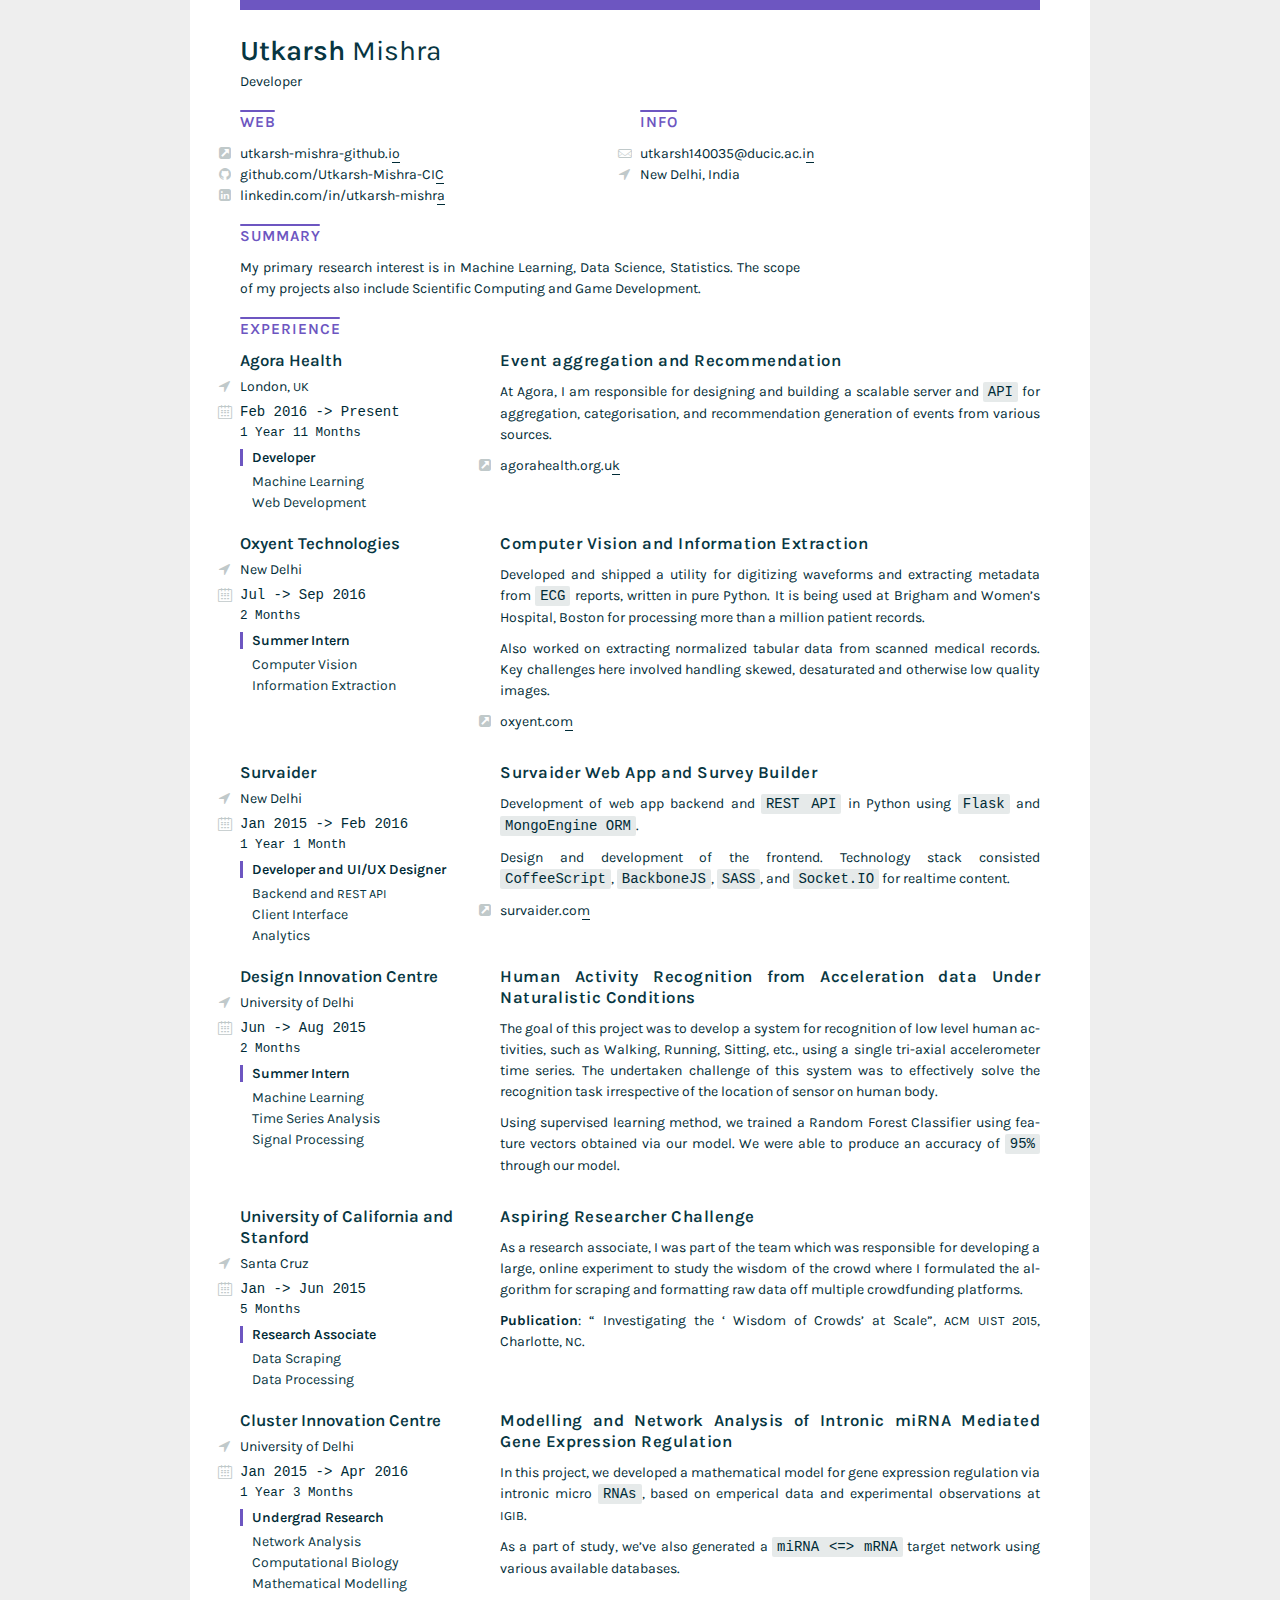
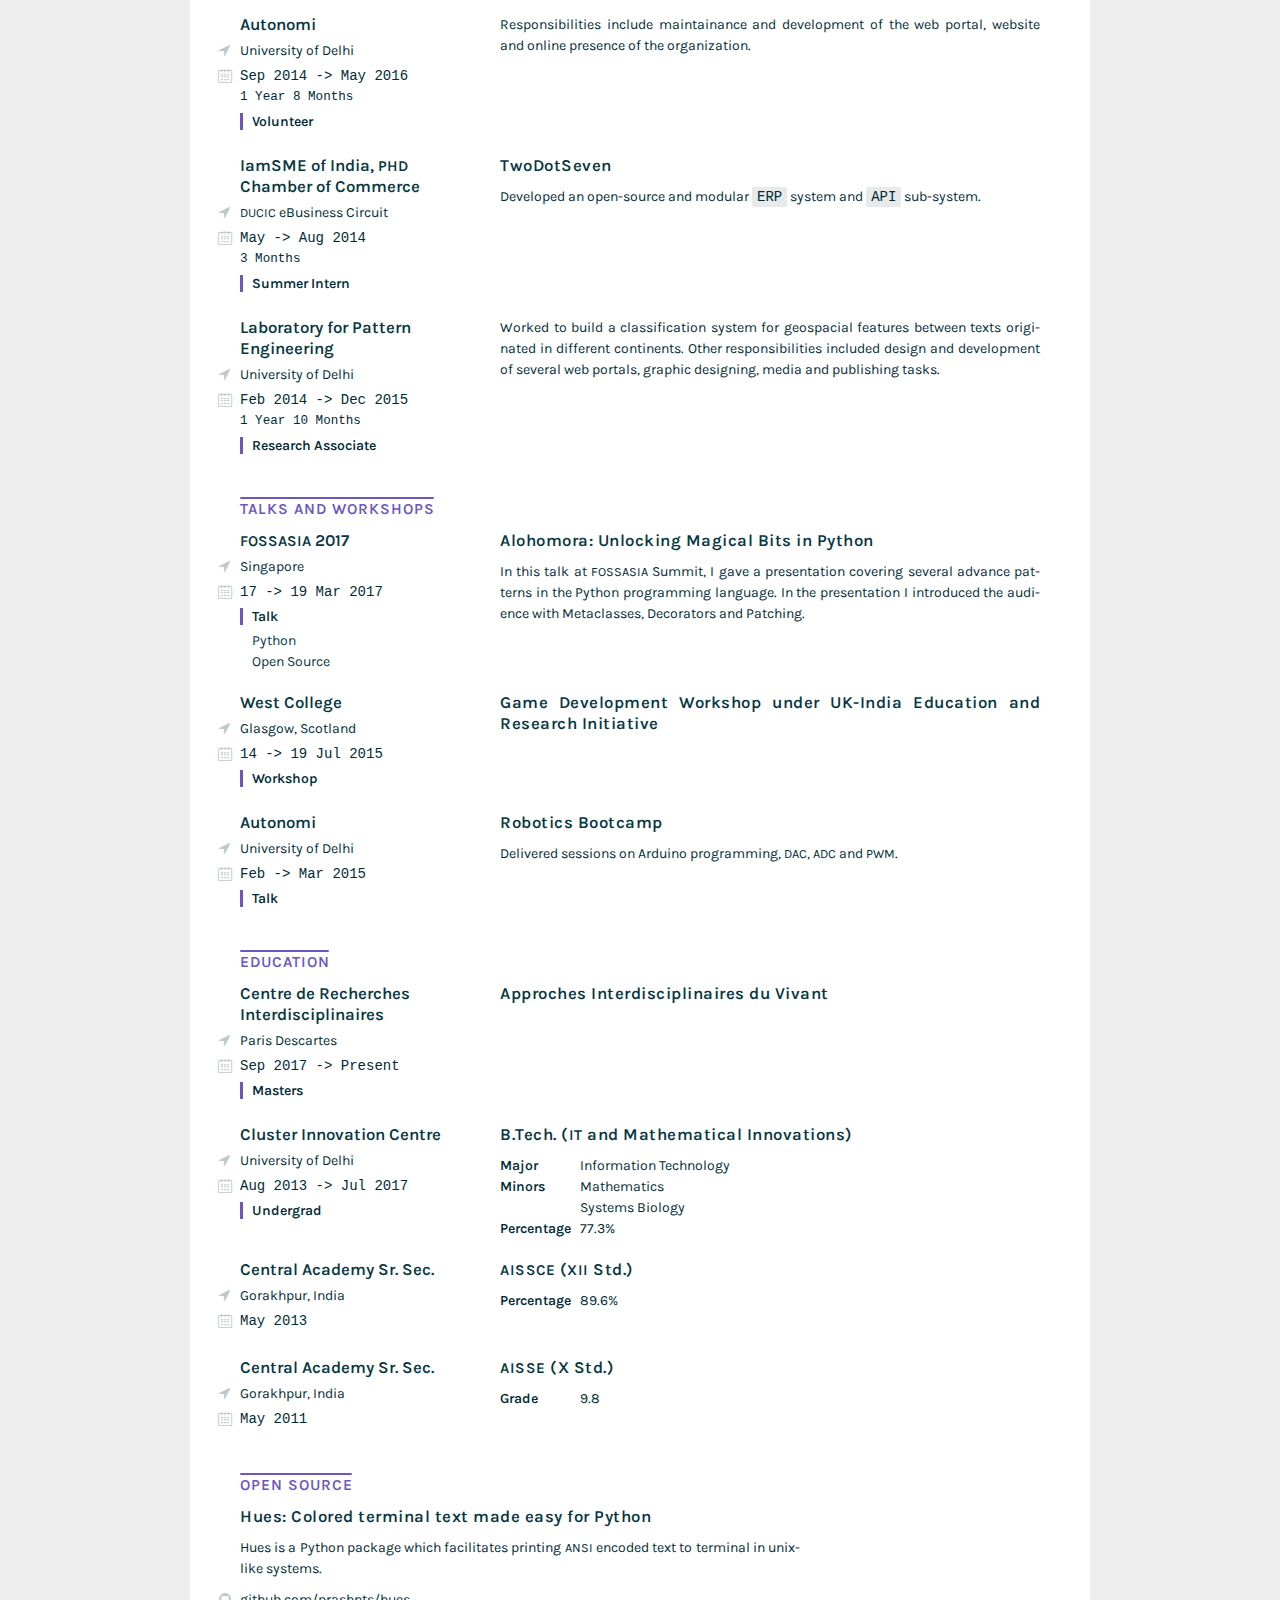
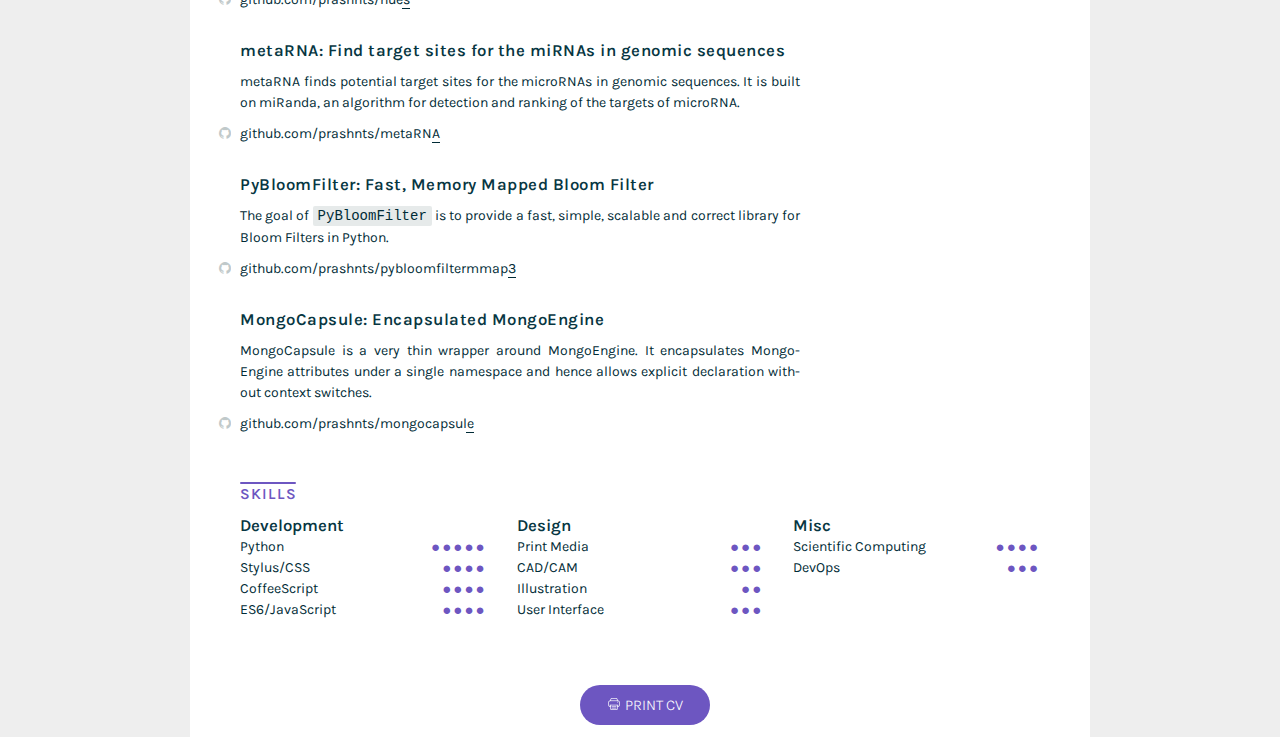
==== lulz.html @ f0743e46 "Test site" ====
<!DOCTYPE html>
<html>
<head>
	<meta charset="utf-8">
	<meta name="viewport" content="width=device-width, initial-scale=1">
	<meta http-equiv="X-UA-Compatible" content="IE=edge">
	<!-- noop.pw-->
	<link rel="apple-touch-icon" sizes="180x180" href="/img/favicons/apple-touch-icon.png?v=8jjL6Bw88O">
	<link rel="icon" type="image/png" href="portfolio.png" sizes="32x32">
	<link rel="icon" type="image/png" href="portfolio.png" sizes="16x16">
	<link rel="manifest" href="/img/favicons/manifest.json?v=8jjL6Bw88O">
	<link rel="mask-icon" href="/img/favicons/safari-pinned-tab.svg?v=8jjL6Bw88O" color="#5bbad5">
	<meta name="theme-color" content="#ffffff">
	<title>utkarsh-mishra / resume</title>
	<meta name="description" content="Utkarsh's resume.">
	<link rel="canonical" href="https://noop.pw/resume">
	<meta property="twitter:card" content="summary">
	<meta property="twitter:site" content="@prashnts">
	<meta property="og:url" content="https://noop.pw/resume">
	<meta property="og:title" content="no-op / resume">
	<meta property="og:description" content="Utkarsh's resume.">
	<meta property="og:image" content="https://noop.pw/img/icons/spock@3x.png">
	<link rel="stylesheet" href="app.css">
	<!--link rel="stylesheet" href="assets/css/color.css"-->
	<link rel="stylesheet" href="https://fonts.googleapis.com/css?family=Karla:400,400i,700">
	<!--link rel="stylesheet" href="https://cdnjs.cloudflare.com/ajax/libs/font-awesome/4.7.0/css/font-awesome.min.css"-->
</head>
<body class="vita">
	<main>
		<header>
			<h1>
				<span>Utkarsh</span> Mishra</h1>
				 <p>Developer</p>
		</header>
		<section class="info">
			<div>
				<h1>Web</h1>
				<ul>
					<li><a rel="noopener noreferrer" href="https://utkarsh-mishra-cic.github.io" title="utkarsh-mishra-github.io"><i class="icon icon-link"></i><span>utkarsh-mishra-github.io</span></a></li>
					<li><a rel="noopener noreferrer" href="https://github.com/Utkarsh-Mishra-CIC" title="github.com/Utkarsh-Mishra-CIC"><i class="icon icon-git"></i><span>github.com/Utkarsh-Mishra-CIC</span></a></li>
					<li><a rel="noopener noreferrer" href="https://www.linkedin.com/in/utkarsh-mishra" title="linkedin.com/in/utkarsh-mishra"><i class="icon icon-linkedin"></i><span>linkedin.com/in/utkarsh-mishra</span></a></li>
				</ul>
			</div>
			<div>
				<h1>Info</h1>
				<ul>
					<li><a href="mailto:utkarsh140035@ducic.ac.in"><i class="icon icon-mail"></i><span>utkarsh140035@ducic.ac.in</span></a></li>
					<li><span><i class="icon icon-location"></i> New Delhi, India</span></li>
				</ul>
			</div>
		</section>
		<section class="cover">
			<h1>Summary</h1>
			<p>My pri­mary re­search in­ter­est is in Machine Learning, Data Science,
				Statistics. The scope of my pro­jects also in­clude Scientific Computing
				and Game Development.</p>
		</section>
		<section class="xp">
			<h1>Experience</h1>
			<ul>
				<li>
					<aside>
						<h2 class="company">Agora Health</h2>
						<p class="location">
							<span>
								<i class="icon icon-location"></i> London, <span class="small-caps">UK</span>
							</span>
						</p>
						<p class="dates">
							<span><i class="icon icon-calendar"></i> Feb 2016 -&gt; Present</span>
							<span class="duration">1 Year 11 Months</span>
						</p>
						<p class="position">Developer</p>
						<ul class="tags">
							<li>Machine Learning</li>
							<li>Web Development</li>
						</ul>
					</aside>
					<div class="description">
						<h3>Event ag­gre­ga­tion and Recommendation</h3>
						<p>At Agora, I am re­spon­si­ble for de­sign­ing and build­ing a scal­able server 
							and <code>API</code> for ag­gre­ga­tion, cat­e­gori­sa­tion, and rec­om­men­da­tion gen­er­a­tion 
						of events from var­i­ous sources.</p>
						<p class="website">
							<a rel="noopener noreferrer" href="https://agorahealth.org.uk" title="agorahealth.org.uk">
								<i class="icon icon-link"></i>
								<span>ago­ra­health.org.uk</span>
							</a>
						</p>
					</div>
				</li>
				<li>
					<aside>
						<h2 class="company">Oxyent Technologies</h2>
						<p class="location">
							<span><i class="icon icon-location"></i> New Delhi</span>
						</p>
						<p class="dates">
							<span><i class="icon icon-calendar"></i> Jul -&gt; Sep 2016</span>
							<span class="duration">2 Months</span>
						</p>
						<p class="position">Summer Intern</p>
						<ul class="tags">
							<li>Computer Vision</li>
							<li>Information Extraction</li>
						</ul>
					</aside>
					<div class="description">
						<h3>Computer Vision and Information Extraction</h3>
						<p>Developed and shipped a util­ity for dig­i­tiz­ing wave­forms and
							ex­tract­ing meta­data from <code>ECG</code> re­ports, writ­ten in pure Python.
							It is be­ing used at Brigham and Women’s Hospital, Boston for
						pro­cess­ing more than a mil­lion pa­tient records.</p>
						<p>Also worked on ex­tract­ing nor­mal­ized tab­u­lar data from scanned
							med­ical records. Key chal­lenges here in­volved han­dling skewed,
						de­sat­u­rated and oth­er­wise low qual­ity im­ages.</p>
						<p class="website">
							<a rel="noopener noreferrer" href="http://oxyent.com" title="oxyent.com">
								<i class="icon icon-link"></i>
								<span>oxyent.com</span>
							</a>
						</p>
					</div>
				</li>
				<li>
					<aside>
						<h2 class="company">Survaider</h2>
						<p class="location">
							<span><i class="icon icon-location"></i> New Delhi</span>
						</p>
						<p class="dates">
							<span><i class="icon icon-calendar"></i> Jan 2015 -&gt; Feb 2016</span>
							<span class="duration">1 Year 1 Month</span>
						</p>
						<p class="position">Developer and UI/UX Designer</p>
						<ul class="tags">
							<li>Backend and <span class="small-caps">REST</span> <span class="small-caps">API</span></li>
							<li>Client Interface</li>
							<li>Analytics</li>
						</ul>
					</aside>
					<div class="description">
						<h3>Survaider Web App and Survey Builder</h3>
						<p>Development of web app back­end and <code>REST API</code> in Python us­ing <code>Flask</code>
							and <code>MongoEngine ORM</code>.</p>
						<p>Design and de­vel­op­ment of the fron­tend. Technology stack con­sisted
							<code>CoffeeScript</code>, <code>BackboneJS</code>, <code>SASS</code>, and <code>Socket.IO</code> for
						re­al­time con­tent.</p>
						<p class="website">
							<a rel="noopener noreferrer" href="http://survaider.com" title="survaider.com"><i class="icon icon-link"></i>
								<span>sur­vaider.com</span>
							</a>
						</p>
					</div>
				</li>
				<li>
					<aside>
						<h2 class="company">Design Innovation Centre</h2>
						<p class="location">
							<span><i class="icon icon-location"></i> University of Delhi</span>
						</p>
						<p class="dates">
							<span><i class="icon icon-calendar"></i> Jun -&gt; Aug 2015</span>
							<span class="duration">2 Months</span>
						</p>
						<p class="position">Summer Intern</p>
						<ul class="tags">
							<li>Machine Learning</li>
							<li>Time Series Analysis</li>
							<li>Signal Processing</li>
						</ul>
					</aside>
					<div class="description">
						<h3>Human Activity Recognition from Acceleration data Under Naturalistic Conditions</h3>
						<p>The goal of this pro­ject was to de­velop a sys­tem for recog­ni­tion
							of low level hu­man ac­tiv­i­ties, such as Walking, Running,
							Sitting, etc., us­ing a sin­gle tri-ax­ial ac­celerom­e­ter time
							se­ries. The un­der­taken chal­lenge of this sys­tem was to
							ef­fec­tively solve the recog­ni­tion task ir­re­spec­tive of the
						lo­ca­tion of sen­sor on hu­man body.</p>
						<p>Using su­per­vised learn­ing method, we trained a Random Forest
							Classifier us­ing fea­ture vec­tors ob­tained via our model. We
							were able to pro­duce an ac­cu­racy of <code>95%</code> through our model.</p>
					</div>
				</li>
				<li>
					<aside>
						<h2 class="company">University of California and Stanford</h2>
						<p class="location">
							<span><i class="icon icon-location"></i> Santa Cruz</span>
						</p>
						<p class="dates">
							<span><i class="icon icon-calendar"></i> Jan -&gt; Jun 2015</span>
							<span class="duration">5 Months</span>
						</p>
						<p class="position">Research Associate</p>
						<ul class="tags">
							<li>Data Scraping</li>
							<li>Data Processing</li>
						</ul>
					</aside>
					<div class="description">
						<h3>Aspiring Researcher Challenge</h3>
						<p>As a re­search as­so­ci­ate, I was part of the team which was
							re­spon­si­ble for de­vel­op­ing a large, on­line ex­per­i­ment to study
							the wis­dom of the crowd where I for­mu­lated the al­go­rithm for
							scrap­ing and for­mat­ting raw data off mul­ti­ple crowd­fund­ing
						plat­forms.</p>
						<p>
							<strong>Publication</strong>:<span class="push-double"></span>
							 <span class="pull-double">“</span>
							 Investigating the<span class="push-single"></span>
							  <span class="pull-single">‘</span>
							  Wisdom of Crowds’ at Scale”, <span class="small-caps">ACM</span>
							   <span class="small-caps">UIST
							   2015</span>, Charlotte, <span class="small-caps">NC</span>.
						</p>
					</div>
				</li>
				<li>
					<aside>
						<h2 class="company">Cluster Innovation Centre</h2>
						<p class="location">
							<span><i class="icon icon-location"></i> University of Delhi</span>
						</p>
						<p class="dates">
							<span><i class="icon icon-calendar"></i> Jan 2015 -&gt; Apr 2016</span>
							<span class="duration">1 Year 3 Months</span>
						</p>
						<p class="position">Undergrad Research</p>
						<ul class="tags">
							<li>Network Analysis</li>
							<li>Computational Biology</li>
							<li>Mathematical Modelling</li>
						</ul>
					</aside>
					<div class="description">
						<h3>Modelling and Network Analysis of Intronic miRNA Mediated Gene Expression Regulation</h3>
						<p>In this pro­ject, we de­vel­oped a math­e­mat­i­cal model for gene ex­pres­sion
							reg­u­la­tion via in­tronic mi­cro <code>RNAs</code>, based on em­per­i­cal data and
							ex­per­i­men­tal ob­ser­va­tions at <span class="small-caps">IGIB</span>.</p>
						<p>As a part of study, we’ve also gen­er­ated a <code>miRNA &lt;=&gt; mRNA</code> tar­get net­work
						us­ing var­i­ous avail­able data­bases.</p>
					</div>
				</li>
				<li>
					<aside>
						<h2 class="company">Autonomi</h2>
						<p class="location"><span><i class="icon icon-location"></i> University of Delhi</span></p>
						<p class="dates">
							<span><i class="icon icon-calendar"></i> Sep 2014 -&gt; May 2016</span>
							<span class="duration">1 Year 8 Months</span>
						</p>
						<p class="position">Volunteer</p>
						<ul class="tags"></ul>
					</aside>
					<div class="description">
						<p>Responsibilities in­clude main­tainance and de­vel­op­ment of the web por­tal,
						web­site and on­line pres­ence of the or­ga­ni­za­tion.</p>
					</div>
				</li>
				<li>
					<aside>
						<h2 class="company">IamSME of India, <span class="small-caps">PHD</span> Chamber of Commerce</h2>
						<p class="location">
							<span>
								<i class="icon icon-location"></i> <span class="small-caps">DUCIC</span> eBusi­ness Circuit
							</span>
						</p>
						<p class="dates">
							<span><i class="icon icon-calendar"></i> May -&gt; Aug 2014</span>
							<span class="duration">3 Months</span>
						</p>
						<p class="position">Summer Intern</p>
						<ul class="tags"></ul>
					</aside>
					<div class="description">
						<h3>TwoDotSeven</h3>
						<p>Developed an open-source and mod­u­lar <code>ERP</code> sys­tem and <code>API</code> sub-sys­tem.</p>
					</div>
				</li>
				<li>
					<aside>
						<h2 class="company">Laboratory for Pattern Engineering</h2>
						<p class="location"><span><i class="icon icon-location"></i> University of Delhi</span></p>
						<p class="dates">
							<span><i class="icon icon-calendar"></i> Feb 2014 -&gt; Dec 2015</span><span class="duration">1 Year 10 Months</span>
						</p>
						<p class="position">Research Associate</p>
						<ul class="tags"></ul>
					</aside>
					<div class="description">
						<p>Worked to build a clas­si­fi­ca­tion sys­tem for geospa­cial fea­tures be­tween
							texts orig­i­nated in dif­fer­ent con­ti­nents. Other re­spon­si­bil­i­ties in­cluded
							de­sign and de­vel­op­ment of sev­eral web por­tals, graphic de­sign­ing, me­dia
						and pub­lish­ing tasks.</p>
					</div>
				</li>
			</ul>
		</section>
		<section class="talks">
			<h1>Talks and Workshops</h1>
			<ul>
				<li>
					<aside>
						<h2 class="conference"><span class="small-caps">FOSSASIA</span> 2017</h2>
						<p class="location"><span><i class="icon icon-location"></i> Singapore</span></p>
						<p class="dates"><span><i class="icon icon-calendar"></i> 17 -&gt; 19 Mar 2017</span></p>
						<p class="position">Talk</p>
						<ul class="tags">
							<li>Python</li>
							<li>Open Source</li>
						</ul>
					</aside>
					<div class="description">
						<h3>Alohomora: Unlocking Magical Bits in Python</h3>
						<p>In this talk at <span class="small-caps">FOSSASIA</span> Summit, I gave a pre­sen­ta­tion cov­er­ing sev­eral
							ad­vance pat­terns in the Python pro­gram­ming lan­guage. In the pre­sen­ta­tion I
						introduced the au­di­ence with Metaclasses, Decorators and Patching.</p>
					</div>
				</li>
				<li>
					<aside>
						<h2 class="conference">West College</h2>
						<p class="location"><span><i class="icon icon-location"></i> Glasgow, Scotland</span></p>
						<p class="dates"><span><i class="icon icon-calendar"></i> 14 -&gt; 19 Jul 2015</span></p>
						<p class="position">Workshop</p>
						<ul class="tags"></ul>
					</aside>
					<div class="description"><h3>Game Development Workshop un­der UK-India Education and Research Initiative</h3></div>
				</li>
				<li>
					<aside>
						<h2 class="conference">Autonomi</h2>
						<p class="location"><span><i class="icon icon-location"></i> University of Delhi</span></p>
						<p class="dates"><span><i class="icon icon-calendar"></i> Feb -&gt; Mar 2015</span></p><p class="position">Talk</p>
						<ul class="tags"></ul>
					</aside>
					<div class="description">
						<h3>Robotics Bootcamp</h3>
						<p>Delivered ses­sions on Arduino pro­gram­ming, <span class="small-caps">DAC</span>, <span class="small-caps">ADC</span> and <span class="small-caps">PWM</span>.</p>
					</div>
				</li>
			</ul>
		</section>
		<section class="edu">
			<h1>Education</h1>
			<ul>
				<li>
					<aside>
						<h2 class="institute">Centre de Recherches Interdisciplinaires</h2>
						<p class="location"><span><i class="icon icon-location"></i> Paris Descartes</span></p>
						<p class="dates"><span><i class="icon icon-calendar"></i> Sep 2017 -&gt; Present</span></p>
						<p class="position">Masters</p>
					</aside>
					<div class="description"><h3 class="degree">Approches Interdisciplinaires du Vivant</h3><dl></dl></div>
				</li>
				<li>
					<aside>
						<h2 class="institute">Cluster Innovation Centre</h2>
						<p class="location"><span><i class="icon icon-location"></i> University of Delhi</span></p>
						<p class="dates"><span><i class="icon icon-calendar"></i> Aug 2013 -&gt; Jul 2017</span></p>
						<p class="position">Undergrad</p>
					</aside>
					<div class="description">
						<h3 class="degree">B.Tech. (<span class="small-caps">IT</span> and Mathematical Innovations)</h3>
						<dl>
							<div>
								<dt>Major</dt>
								<dd>Information Technology</dd>
							</div>
							<div>
								<dt>Minors</dt>
								<dd>
									<ul>
										<li>Mathematics</li>
										<li>Systems Biology</li>
									</ul>
								</dd>
							</div>
							<div>
								<dt>Percentage</dt>
								<dd>77.3%</dd>
							</div>
						</dl>
					</div>
				</li>
				<li>
					<aside>
						<h2 class="institute">Central Academy Sr. Sec.</h2>
						<p class="location"><span><i class="icon icon-location"></i> Gorakhpur, India</span></p>
						<p class="dates"><span><i class="icon icon-calendar"></i> May 2013</span></p>
						<p class="position"></p>
					</aside>
					<div class="description">
						<h3 class="degree"><span class="small-caps">AISSCE</span> (<span class="small-caps">XII</span> Std.)</h3>
						<dl>
							<div>
								<dt>Percentage</dt>
								<dd>89.6%</dd>
							</div>
						</dl>
					</div>
				</li>
				<li>
					<aside>
						<h2 class="institute">Central Academy Sr. Sec.</h2>
						<p class="location"><span><i class="icon icon-location"></i> Gorakhpur, India</span></p>
						<p class="dates"><span><i class="icon icon-calendar"></i> May 2011</span></p>
						<p class="position"></p>
					</aside>
					<div class="description">
						<h3 class="degree"><span class="small-caps">AISSE</span> (X Std.)</h3>
						<dl>
							<div>
								<dt>Grade</dt>
								<dd>9.8</dd>
							</div>
						</dl>
					</div>
				</li>
			</ul>
		</section>
		<section class="open_source">
			<h1>Open Source</h1>
			<ul>
				<li>
					<div class="description">
						<h3>Hues: Colored ter­mi­nal text made easy for Python</h3>
						<p>Hues is a Python pack­age which fa­cil­i­tates print­ing <span class="small-caps">ANSI</span> en­coded text to
						ter­mi­nal in unix-like sys­tems.</p>
						<p>
							<a rel="noopener noreferrer" href="https://github.com/prashnts/hues" title="github.com/prashnts/hues">
								<i class="icon icon-git"></i>
								<span>github.com/​prash­nts/​hues</span>
							</a>
						</p>
					</div>
				</li>
				<li>
					<div class="description">
						<h3>metaRNA: Find tar­get sites for the miR­NAs in ge­nomic se­quences</h3>
						<p>metaRNA finds po­ten­tial tar­get sites for the mi­croR­NAs in ge­nomic
							se­quences. It is built on mi­Randa, an al­go­rithm for de­tec­tion and rank­ing
						of the tar­gets of mi­croRNA.</p>
						<p>
							<a rel="noopener noreferrer" href="https://github.com/prashnts/metaRNA" title="github.com/prashnts/metaRNA">
								<i class="icon icon-git"></i>
								<span>github.com/​prash­nts/​metaRNA</span>
							</a>
						</p>
					</div>
				</li>
				<li>
					<div class="description">
						<h3>PyBloomFilter: Fast, Memory Mapped Bloom Filter</h3>
						<p>The goal of <code>PyBloomFilter</code> is to pro­vide a fast, sim­ple, scal­able and
						cor­rect li­brary for Bloom Filters in Python.</p>
						<p>
							<a rel="noopener noreferrer" href="https://github.com/prashnts/pybloomfiltermmap3" title="github.com/prashnts/pybloomfiltermmap3"><i class="icon icon-git"></i>
								<span>github.com/​prash­nts/​py­bloom­fil­ter­mmap3</span>
							</a>
						</p>
					</div>
				</li>
				<li>
					<div class="description">
						<h3>MongoCapsule: Encapsulated MongoEngine</h3>
						<p>MongoCapsule is a very thin wrap­per around MongoEngine. It en­cap­su­lates
							Mon­go­Engine at­trib­utes un­der a sin­gle name­space and hence al­lows ex­plicit
						de­c­la­ra­tion with­out con­text switches.</p>
						<p>
							<a rel="noopener noreferrer" href="https://github.com/prashnts/mongocapsule" title="github.com/prashnts/mongocapsule">
								<i class="icon icon-git"></i>
								<span>github.com/​prash­nts/​mon­go­cap­sule</span>
							</a>
						</p>
					</div>
				</li>
			</ul>
		</section>
		<section class="skills">
			<h1>Skills</h1>
			<ul>
				<li>
					<h2>Development</h2>
					<ul>
						<li>Python <i><span class="small-caps">●●●●●</span></i></li>
						<li>Stylus/CSS <i><span class="small-caps">●●●●</span></i></li>
						<li>CoffeeScript <i><span class="small-caps">●●●●</span></i></li>
						<li>ES6/JavaScript <i><span class="small-caps">●●●●</span></i></li>
					</ul>
				</li>
				<li>
					<h2>Design</h2>
					<ul>
						<li>Print Media <i><span class="small-caps">●●●</span></i></li>
						<li>CAD/CAM <i><span class="small-caps">●●●</span></i></li>
						<li>Illustration <i><span class="small-caps">●●</span></i></li>
						<li>User Interface <i><span class="small-caps">●●●</span></i></li>
					</ul>
				</li>
				<li>
					<h2>Misc</h2>
					<ul>
						<li>Scientific Computing <i><span class="small-caps">●●●●</span></i></li>
						<li>DevOps <i><span class="small-caps">●●●</span></i></li>
					</ul>
				</li>
			</ul>
		</section>
		<footer>
			<!--ul>
				<li>Robot? Check out <a href="https://git.io/vPe71"><code>YAML source</code></a> of this doc­u­ment.</li>
				<li>Generated <code>9 Jan 2018</code></li>
			</ul-->
				<a href="javascript:window.print();" class="section_btn site-btn" ><img src="assets/img/printer.png" alt="">Print CV</a>
		</footer>
	</main>
	<script>
		(function(i,s,o,g,r,a,m){i['GoogleAnalyticsObject']=r;i[r]=i[r]||function(){
			(i[r].q=i[r].q||[]).push(arguments)},i[r].l=1*new Date();a=s.createElement(o),
			m=s.getElementsByTagName(o)[0];a.async=1;a.src=g;m.parentNode.insertBefore(a,m)
			})
		(window,document,'script','https://www.google-analytics.com/analytics.js','ga');
		ga('create', 'UA-78822899-1', 'auto');
		ga('send', 'pageview');
	</script>
</body>
<script src="app.js"></script>
<script>require('app').init()</script>
</html>
---- app.css ----
/*! normalize.css v7.0.0 | MIT License | github.com/necolas/normalize.css */
button,hr,input{
	overflow:visible
	}
audio,canvas,progress,video{
	display:inline-block
	}
progress,sub,sup
	{
		vertical-align:baseline
	}
	[type=checkbox],[type=radio],legend
	{
		padding:0;box-sizing:border-box
	}
body,body.vita main,html,sub,sup
	{
		position:relative
	}
html{
		line-height:1.15;
		-ms-text-size-adjust:100%;
		-webkit-text-size-adjust:100%
	}
article,aside,details,figcaption,figure,footer,header,main,menu,nav,section
	{
		display:block
	}
	h1{
		font-size:2em;
		margin:.67em 0
	}
	figure{
		margin:1em 40px
	}
	hr{
		box-sizing:content-box;
		height:0
	}
	a{
		background-color:transparent;
		-webkit-text-decoration-skip:objects
	}
	abbr[title]{
		border-bottom:none;
		text-decoration:underline;
		text-decoration:underline dotted
	}
	b,strong{
		font-weight:bolder
	}
	code,kbd,samp{
		font-family:monospace,monospace;
		font-size:1em}
	dfn{
		font-style:italic
	}
	mark{
		background-color:#ff0;
		color:#000
	}
	small{
		font-size:80%
	}
	sub,sup{
		font-size:75%;
		line-height:0
	}
	sub{
		bottom:-.25em
	}
	sup{
		top:-.5em
	}
	audio:not([controls]){
		display:none;
		height:0
	}
	img{
		border-style:none
	}
	svg:not(:root){
		overflow:hidden
	}
	button,input,optgroup,select,textarea{
		font-family:sans-serif;
		font-size:100%;
		line-height:1.15;
		margin:0
	}
	button,select{
		text-transform:none}[type=reset],[type=submit],button,html [type=button]{-webkit-appearance:button}[type=button]::-moz-focus-inner,[type=reset]::-moz-focus-inner,[type=submit]::-moz-focus-inner,button::-moz-focus-inner{border-style:none;padding:0}a,strong a{text-decoration:none;transition:all .1s linear;border-bottom:1px solid transparent}a:hover,strong a:hover{border-bottom:1px solid}[type=button]:-moz-focusring,[type=reset]:-moz-focusring,[type=submit]:-moz-focusring,button:-moz-focusring{outline:1px dotted ButtonText}fieldset{padding:.35em .75em .625em}legend{color:inherit;display:table;max-width:100%;white-space:normal}textarea{overflow:auto}[type=number]::-webkit-inner-spin-button,[type=number]::-webkit-outer-spin-button{height:auto}[type=search]{-webkit-appearance:textfield;outline-offset:-2px}[type=search]::-webkit-search-cancel-button,[type=search]::-webkit-search-decoration{-webkit-appearance:none}::-webkit-file-upload-button{-webkit-appearance:button;font:inherit}summary{display:list-item}[hidden],template{display:none}
@font-face{
	font-family:fontello;
	src:url(fontello/font/fontello.eot?62764575);
	src:url(fontello/font/fontello.eot?62764575#iefix) format('embedded-opentype'),url(fontello/font/fontello.woff2?62764575) format('woff2'),url(fontello/font/fontello.woff?62764575) format('woff'),url(fontello/font/fontello.ttf?62764575) format('truetype'),url(fontello/font/fontello.svg?62764575#fontello) format('svg');
	font-weight:400;
	font-style:normal
	}
	[class*=" icon-"]:before, [class^=icon-]:before {
		font-family:fontello;
		font-style:normal;
		font-weight:400;
		speak:none;

		display:inline-block;
		text-decoration:inherit;
		width:1em;
		margin-right:.2em;
		text-align:center;

		font-variant:normal;
		text-transform:none;

		margin-left:.2em;

		-webkit-font-smoothing:antialiased;
		-moz-osx-font-smoothing:grayscale

		}
		.site-btn{
			background-color:#6d56c1;
			height:10px;
			border-radius:35px;
			font-size:15px;
			line-height:10px;
			text-transform:uppercase;
			padding:15px;
			min-width:100px;
			text-align:center;
			display:inline-block;
			position: absolute;
			left: 50%;
			margin: 0 0 0 -60px;
			color:#fff!important;
			font-weight:300;
			overflow:hidden}
		.site-btn img{
			height:12px;
			margin-top:-5px;
			margin-right:5px}
		.site-btn:focus,
		.site-btn:hover{background-color:#7b67c7;text-decoration:none}
		.icon-calendar:before{content:'\e800'}
		.icon-lock:before{content:'\e801'}
		.icon-mail:before{content:'\e802'}
		.icon-heart:before{content:'\e803'}
		.icon-git:before{content:'\f09b'}
		.icon-location:before{content:'\f124'}
		.icon-link:before{content:'\f14c'}
		.icon-instagram:before{content:'\f16d'}
		.icon-spotify:before{content:'\f1bc'}
		.icon-birthday:before{content:'\f1fd'}
		.icon-grab:before{content:'\f255'}
		.icon-spock:before{content:'\f259'}
		.icon-twitter:before{content:'\f304'}
		.icon-linkedin:before{content:'\f30c'}
		body,html{align-items:center;font:14px/1.5em Fira Code,Courier,monospace;font-feature-settings:"calt" 1;letter-spacing:.5px;margin:0;height:100%;text-rendering:optimizeLegibility}body.homepage{background:#fefefe;padding:0 40px;color:#002b36}body.homepage>main{position:relative;top:50%;transform:translateY(-50%)}body.homepage>main h1,body.homepage>main h2{margin:0 0 2px;max-width:500px}body.homepage>main h1{font-size:1.5em;margin-bottom:10px}body.homepage>main h2{font-size:1em;font-weight:100}body.homepage>main em{font-style:normal}body.homepage>main ul{margin:50px 0 0;list-style-type:none;padding:0}body.homepage>main ul li{display:inline-block;margin-right:10px}a{color:#2aa198}a:hover{color:#248981}a:visited,strong a:visited{opacity:.8}strong a{color:#6c71c4}strong a:hover{color:#4b52b7}pre{font:14px/1.2em Fira Code,Courier,monospace}body.zen{min-height:100%;font:16px/1.5em Karla,Helvetica Neue,Helvetica,sans-serif}body.zen section.slide{min-height:100vh;box-sizing:border-box}body.zen section.slide .content{max-width:800px;margin:auto;padding:10px}#about{padding-top:20%;background:#1e1d20;color:#fff;font-weight:300}@font-face{font-family:Fira Code;src:url(/etc/fonts/eot/FiraCode-Light.eot);src:url(/etc/fonts/eot/FiraCode-Light.eot) format('embedded-opentype'),url(/etc/fonts/woff2/FiraCode-Light.woff2) format('woff2'),url(/etc/fonts/woff/FiraCode-Light.woff) format('woff'),url(/etc/fonts/ttf/FiraCode-Light.ttf) format('truetype');font-weight:300;font-style:normal}@font-face{font-family:Fira Code;src:url(/etc/fonts/eot/FiraCode-Regular.eot);src:url(/etc/fonts/eot/FiraCode-Regular.eot) format('embedded-opentype'),url(/etc/fonts/woff2/FiraCode-Regular.woff2) format('woff2'),url(/etc/fonts/woff/FiraCode-Regular.woff) format('woff'),url(/etc/fonts/ttf/FiraCode-Regular.ttf) format('truetype');font-weight:400;font-style:normal}@font-face{font-family:Fira Code;src:url(/etc/fonts/eot/FiraCode-Medium.eot);src:url(/etc/fonts/eot/FiraCode-Medium.eot) format('embedded-opentype'),url(/etc/fonts/woff2/FiraCode-Medium.woff2) format('woff2'),url(/etc/fonts/woff/FiraCode-Medium.woff) format('woff'),url(/etc/fonts/ttf/FiraCode-Medium.ttf) format('truetype');font-weight:500;font-style:normal}.small-caps{font-size:.9em;line-height:1em}.pull-double{margin-left:-.38em}.push-double{margin-right:.38em}.pull-single{margin-left:-.15em}.push-single{margin-right:.15em}.pull-T,.pull-V,.pull-W,.pull-Y{margin-left:-.07em}.push-T,.push-V,.push-W,.push-Y{margin-right:.07em}.pull-C,.pull-c,.pull-O,.pull-o{margin-left:-.04em}.push-C,.push-c,.push-O,.push-o{margin-right:.04em}.pull-A{margin-left:-.03em}.push-A{margin-right:.03em}body.vita{background:#eee;letter-spacing:0;padding:0}body.vita main{max-width:800px;margin:0 auto;background:#fff;padding:20px 50px 0;color:#002b36;font:14px/1.5em Karla,Helvetica Neue,Helvetica,sans-serif}@media print{body.vita{background:#fff}body.vita main{font:13px/1.3em Karla,Helvetica Neue,Helvetica,sans-serif;padding:0}body.vita main:before{display:none}}body.vita main:before{content:' ';top:0;z-index:1;left:50px;right:50px;height:10px;background:#6D56C1;position:absolute}@media (max-width:768px){body.vita main:before{left:30px;right:30px}body.vita main{padding:20px 30px 0}}body.vita ul,body.vita ul li{padding:0;margin:0}body.vita a,body.vita span{position:relative}body.vita a i,body.vita span i{position:absolute;left:-1.8em;color:#839496;opacity:.5}body.vita a{color:#002b36;border:0}body.vita a:after{content:'';position:absolute;background:#002b36;bottom:-1px;right:0;height:1px;width:8px}body.vita a:hover{background:rgba(0,43,54,.1)}body.vita a:hover:after{width:100%}body.vita h1,body.vita h2,body.vita h3{font-family:Karla,Helvetica Neue,Helvetica,sans-serif;color:#073642;font-weight:600}body.vita dd,body.vita dl,body.vita h1,body.vita h2,body.vita h3,body.vita p{margin:0}body.vita ul li{float:none;list-style-type:none}body.vita code{padding:2px 5px;font-family:Fira Code,Courier,monospace;border-radius:2px;background:hsla(186,8%,55%,.2)}@media print{body.vita a:after{display:none}body.vita code{background:0 0;padding:0}}body.vita dl div{display:flex}body.vita dl dt{width:80px;font-weight:600}body.vita header h1{font-weight:400;margin:20px 0 10px}body.vita header h1 span{font-weight:600}body.vita section h1{color:#6D56C1;display:inline-block;text-transform:uppercase;font-size:1.1em;letter-spacing:1px;margin:20px 0 10px;position:relative}body.vita section h1:before{content:' ';position:absolute;width:calc(100% - 1px);height:2px;margin-top:-2px;border-radius:2px;background:#6D56C1}body.vita section h2{font-size:1.2em}body.vita section.edu>ul>li,body.vita section.open_source>ul>li,body.vita section.talks>ul>li,body.vita section.xp>ul>li{display:flex;margin-bottom:20px}body.vita section.edu>ul>li h3,body.vita section.open_source>ul>li h3,body.vita section.talks>ul>li h3,body.vita section.xp>ul>li h3{font-size:1.2em;letter-spacing:.5px;font-weight:600}body.vita section.edu>ul>li aside,body.vita section.open_source>ul>li aside,body.vita section.talks>ul>li aside,body.vita section.xp>ul>li aside{width:30%;margin-right:20px;flex-shrink:0}body.vita section.edu>ul>li aside p.location,body.vita section.open_source>ul>li aside p.location,body.vita section.talks>ul>li aside p.location,body.vita section.xp>ul>li aside p.location{margin:5px 0}body.vita section.edu>ul>li aside p.dates,body.vita section.open_source>ul>li aside p.dates,body.vita section.talks>ul>li aside p.dates,body.vita section.xp>ul>li aside p.dates{font-weight:500;font-family:Fira Code,Courier,monospace;margin:5px 0}body.vita section.edu>ul>li aside p.dates span.duration,body.vita section.open_source>ul>li aside p.dates span.duration,body.vita section.talks>ul>li aside p.dates span.duration,body.vita section.xp>ul>li aside p.dates span.duration{font-weight:300;font-size:.9em;display:block}body.vita section.edu>ul>li aside p.position,body.vita section.open_source>ul>li aside p.position,body.vita section.talks>ul>li aside p.position,body.vita section.xp>ul>li aside p.position{border-left:3px solid #6D56C1;line-height:normal;margin:5px 0;padding-left:9px;text-align:left;font-weight:600}body.vita section.edu>ul>li aside ul.tags,body.vita section.open_source>ul>li aside ul.tags,body.vita section.talks>ul>li aside ul.tags,body.vita section.xp>ul>li aside ul.tags{padding-left:12px;color:#073642}body.vita section.edu>ul>li aside i,body.vita section.open_source>ul>li aside i,body.vita section.talks>ul>li aside i,body.vita section.xp>ul>li aside i{opacity:.5}body.vita section.edu>ul>li div.description,body.vita section.open_source>ul>li div.description,body.vita section.talks>ul>li div.description,body.vita section.xp>ul>li div.description{text-align:justify}body.vita section.edu>ul>li div.description h3,body.vita section.edu>ul>li div.description p,body.vita section.open_source>ul>li div.description h3,body.vita section.open_source>ul>li div.description p,body.vita section.talks>ul>li div.description h3,body.vita section.talks>ul>li div.description p,body.vita section.xp>ul>li div.description h3,body.vita section.xp>ul>li div.description p{margin-bottom:10px}@media screen and (max-width:768px){body.vita section.edu>ul>li,body.vita section.open_source>ul>li,body.vita section.talks>ul>li,body.vita section.xp>ul>li{display:block;margin:0 -30px;padding:10px 30px}body.vita section.edu>ul>li:nth-of-type(2n),body.vita section.open_source>ul>li:nth-of-type(2n),body.vita section.talks>ul>li:nth-of-type(2n),body.vita section.xp>ul>li:nth-of-type(2n){background:#a9d9d5}body.vita section.edu>ul>li:nth-of-type(2n+1),body.vita section.open_source>ul>li:nth-of-type(2n+1),body.vita section.talks>ul>li:nth-of-type(2n+1),body.vita section.xp>ul>li:nth-of-type(2n+1){background:#d3e7f6}body.vita section.edu>ul>li aside,body.vita section.open_source>ul>li aside,body.vita section.talks>ul>li aside,body.vita section.xp>ul>li aside{width:auto}body.vita section.edu>ul>li aside i,body.vita section.open_source>ul>li aside i,body.vita section.talks>ul>li aside i,body.vita section.xp>ul>li aside i{color:#002b36}body.vita section.edu>ul>li div.description,body.vita section.open_source>ul>li div.description,body.vita section.talks>ul>li div.description,body.vita section.xp>ul>li div.description{margin-top:5px;text-align:left}body.vita section.edu>ul>li div.description h3,body.vita section.open_source>ul>li div.description h3,body.vita section.talks>ul>li div.description h3,body.vita section.xp>ul>li div.description h3{font-weight:400;font-size:1.1em}}@media print{body.vita section.edu>ul>li,body.vita section.open_source>ul>li,body.vita section.talks>ul>li,body.vita section.xp>ul>li{margin-bottom:10px;page-break-inside:avoid}}body.vita section.info{display:flex}@media screen and (max-width:768px){body.vita section.info{display:block}body.vita section.info li{margin:4px 0}}body.vita section.info div{flex:1;font-family:Karla,Helvetica Neue,Helvetica,sans-serif}body.vita section.cover,body.vita section.open_source{padding-right:30%;text-align:justify}@media (max-width:768px){body.vita section.cover,body.vita section.open_source{padding-right:0;text-align:left}}body.vita section.skills>ul{display:flex}body.vita section.skills>ul>li{margin-right:30px;flex:1}body.vita section.skills>ul>li:last-child{margin:0}@media screen and (max-width:768px){body.vita section.skills>ul{display:block}body.vita section.skills>ul>li{margin:0 0 10px}}body.vita section.skills i{font-style:normal;float:right;font-size:1.2em;letter-spacing:2px;color:#6D56C1}body.vita footer{margin-top:60px;padding:5px 0;color:rgba(0,0,0,.6);font-size:.8em}body.vita footer code{background:rgba(0,43,54,.2)}body.vita footer a{color:inherit}body.vita footer a:after{background:hsla(44,87%,94%,.4)}body.vita footer ul{display:flex;justify-content:space-between;flex-wrap:wrap}body.vita footer ul i{position:relative;left:2px}body.vita footer code.kthx{display:block;background:0 0;margin:5px auto 0;width:30px;opacity:.4}@media print{body.vita footer{display:none}}
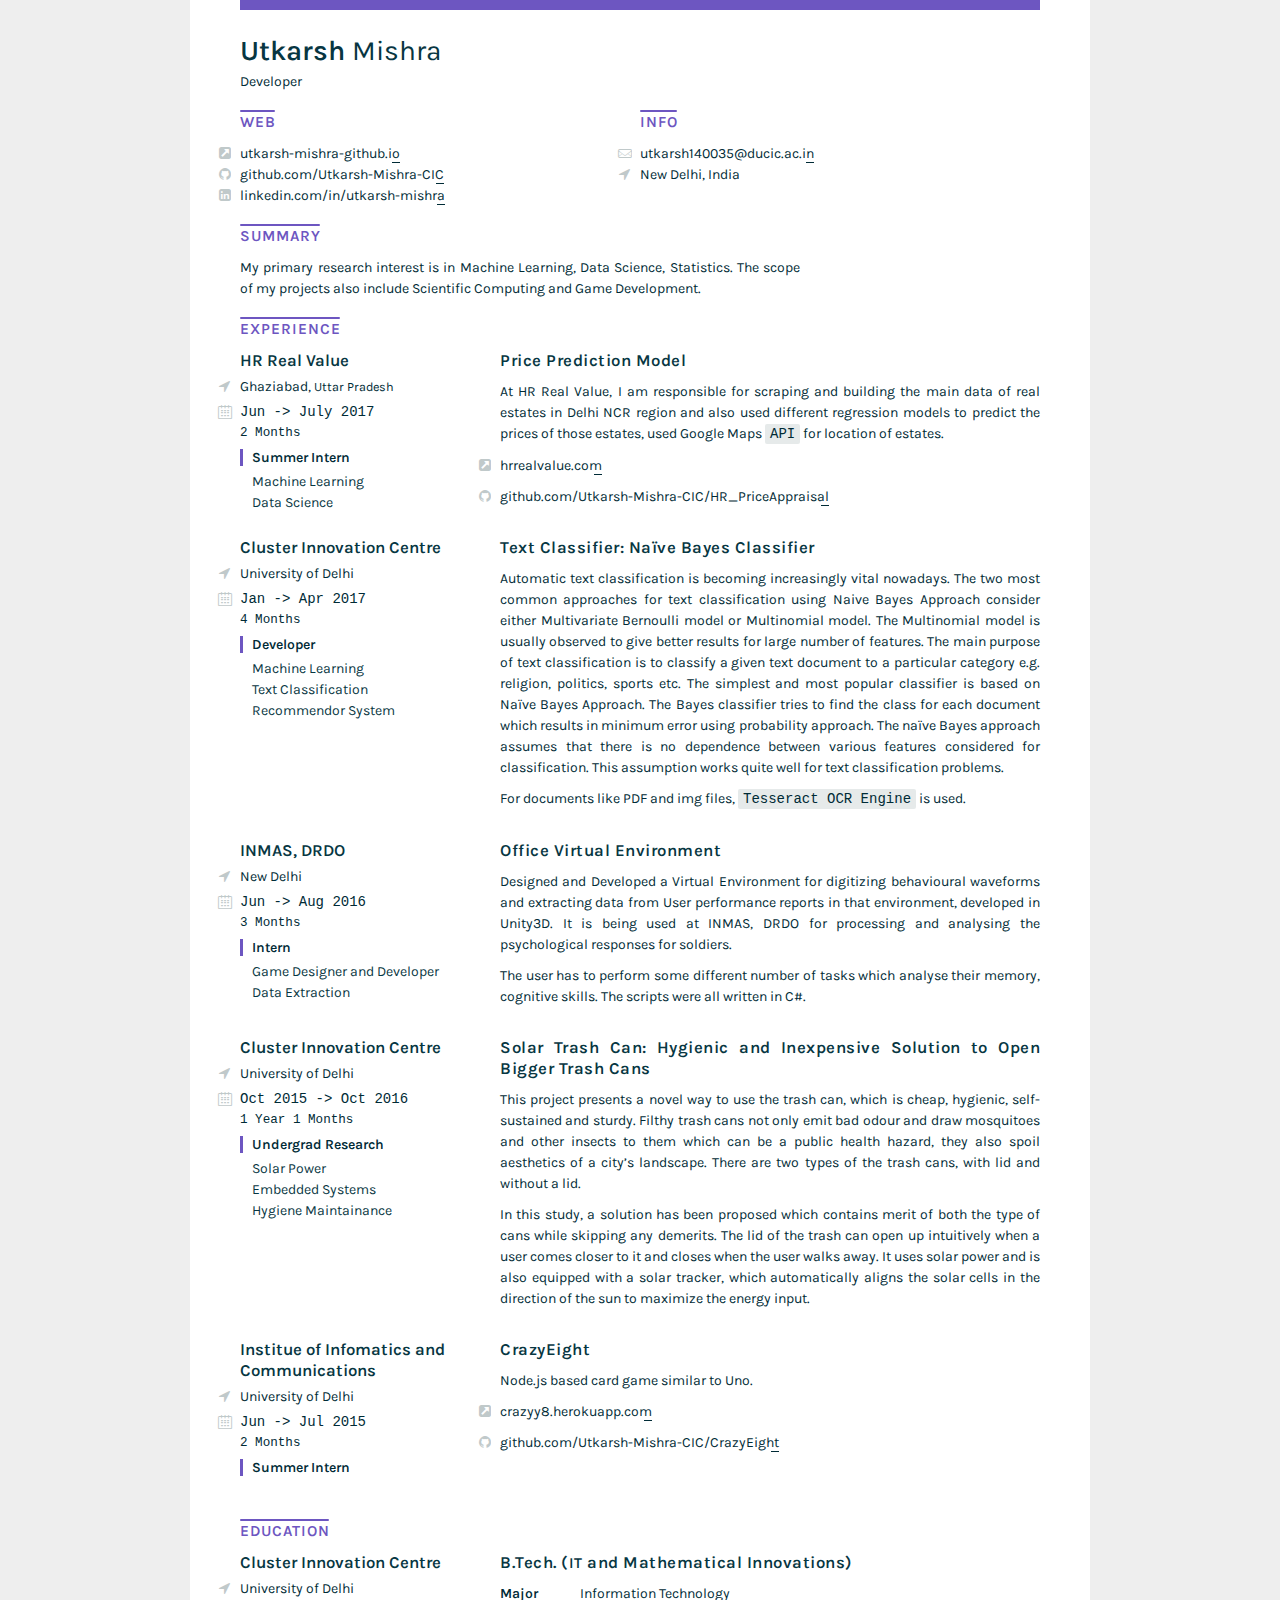
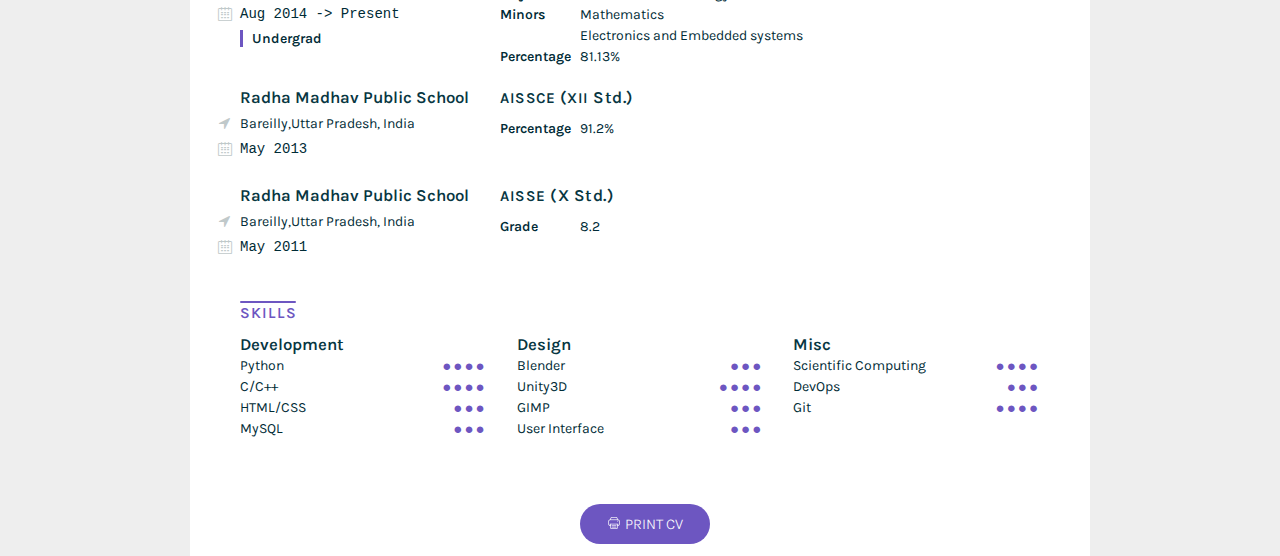
==== commit 95ddd69b: "updated cv" ====
--- a/lulz.html
+++ b/lulz.html
@@ -16,11 +16,11 @@
 	<meta name="description" content="Utkarsh's resume.">
 	<link rel="canonical" href="https://noop.pw/resume">
 	<meta property="twitter:card" content="summary">
-	<meta property="twitter:site" content="@prashnts">
-	<meta property="og:url" content="https://noop.pw/resume">
-	<meta property="og:title" content="no-op / resume">
+	<meta property="twitter:site" content="@schwiftykarsh">
+	<meta property="og:url" content="https://utkarsh-vitae.netlify.com/lulz.html">
+	<meta property="og:title" content="utkarsh / resume">
 	<meta property="og:description" content="Utkarsh's resume.">
-	<meta property="og:image" content="https://noop.pw/img/icons/spock@3x.png">
+	<meta property="og:image" content="https://utkarsh-vitae.netlify.com/lulz.html">
 	<link rel="stylesheet" href="app.css">
 	<!--link rel="stylesheet" href="assets/css/color.css"-->
 	<link rel="stylesheet" href="https://fonts.googleapis.com/css?family=Karla:400,400i,700">
@@ -61,69 +61,105 @@
 			<ul>
 				<li>
 					<aside>
-						<h2 class="company">Agora Health</h2>
+						<h2 class="company">HR Real Value</h2>
 						<p class="location">
 							<span>
-								<i class="icon icon-location"></i> London, <span class="small-caps">UK</span>
+								<i class="icon icon-location"></i> Ghaziabad, <span class="small-caps">Uttar Pradesh</span>
 							</span>
 						</p>
 						<p class="dates">
-							<span><i class="icon icon-calendar"></i> Feb 2016 -&gt; Present</span>
-							<span class="duration">1 Year 11 Months</span>
+							<span><i class="icon icon-calendar"></i> Jun -&gt; July 2017</span>
+							<span class="duration">2 Months</span>
+						</p>
+						<p class="position">Summer Intern</p>
+						<ul class="tags">
+							<li>Machine Learning</li>
+							<li>Data Science</li>
+						</ul>
+					</aside>
+					<div class="description">
+						<h3>Price Prediction Model</h3>
+						<p>At HR Real Value, I am re­spon­si­ble for scraping and build­ing the main data of real estates 
+							 in Delhi NCR region and also used different regression models to predict the prices of those 
+							 estates, used Google Maps <code>API</code> for location of estates. </p>
+						<p class="website">
+							<a rel="noopener noreferrer" href="http://www.hrrealvalue.com/" title="hrrealvalue.com">
+								<i class="icon icon-link"></i>
+								<span>hrrealvalue.com</span>
+							</a>
+						</p>
+						<p class="website">
+							<a rel="noopener noreferrer" href="https://github.com/Utkarsh-Mishra-CIC/HR_PriceAppraisal" title="Utkarsh-Mishra-CIC/HR_PriceAppraisal">
+								<i class="icon icon-git"></i>
+								<span>github.com/Utkarsh-Mishra-CIC/HR_PriceAppraisal</span>
+							</a>
+						</p>
+					</div>
+				</li>
+				<li>
+					<aside>
+						<h2 class="company">Cluster Innovation Centre</h2>
+						<p class="location">
+							<span><i class="icon icon-location"></i> University of Delhi</span>
+						</p>
+						<p class="dates">
+							<span><i class="icon icon-calendar"></i> Jan -&gt; Apr 2017</span>
+							<span class="duration">4 Months</span>
 						</p>
 						<p class="position">Developer</p>
 						<ul class="tags">
 							<li>Machine Learning</li>
-							<li>Web Development</li>
-						</ul>
-					</aside>
-					<div class="description">
-						<h3>Event ag­gre­ga­tion and Recommendation</h3>
-						<p>At Agora, I am re­spon­si­ble for de­sign­ing and build­ing a scal­able server 
-							and <code>API</code> for ag­gre­ga­tion, cat­e­gori­sa­tion, and rec­om­men­da­tion gen­er­a­tion 
-						of events from var­i­ous sources.</p>
-						<p class="website">
-							<a rel="noopener noreferrer" href="https://agorahealth.org.uk" title="agorahealth.org.uk">
+							<li>Text Classification</li>
+							<li>Recommendor System</li>
+						</ul>
+					</aside>
+					<div class="description">
+						<h3>Text Classifier: Naïve Bayes Classifier</h3>
+						<p>Automatic text classification is becoming increasingly vital nowadays. The two most common 
+						approaches for text classification using Naive Bayes Approach consider either Multivariate Bernoulli 
+						model or Multinomial model. The Multinomial model is usually observed to give better results for 
+						large number of features. The main purpose of text classification is to classify a given text document 
+						to a particular category e.g. religion, politics, sports etc. The simplest and most popular classifier is 
+						based on Naïve Bayes Approach. The Bayes classifier tries to find the class for each document which results 
+						in minimum error using probability approach. The naïve Bayes approach assumes that there is no dependence 
+						between various features considered for classification. This assumption works quite well for text 
+						classification problems.</p>
+						<p>For documents like PDF and img files, <code>Tesseract OCR Engine</code> is used.</p>
+					</div>
+				</li>
+				<li>
+					<aside>
+						<h2 class="company">INMAS, DRDO</h2>
+						<p class="location">
+							<span><i class="icon icon-location"></i> New Delhi</span>
+						</p>
+						<p class="dates">
+							<span><i class="icon icon-calendar"></i> Jun -&gt; Aug 2016</span>
+							<span class="duration">3 Months</span>
+						</p>
+						<p class="position">Intern</p>
+						<ul class="tags">
+							<li>Game Designer and Developer</li>
+							<li>Data Extraction</li>
+						</ul>
+					</aside>
+					<div class="description">
+						<h3>Office Virtual Environment</h3>
+						<p>Designed and Developed a Virtual Environment for dig­i­tiz­ing behavioural wave­forms and
+							ex­tract­ing ­data from User performance re­ports in that environment, developed in Unity3D.
+							It is be­ing used at INMAS, DRDO for
+						pro­cess­ing and analysing the psychological responses for soldiers.</p>
+						<p> The user has to perform some different number of tasks which analyse their memory, cognitive
+						skills. The scripts were all written in C#.</p>
+						<!--p class="website">
+							<a rel="noopener noreferrer" href="https://www.drdo.gov.in" title="drdo.gov.in">
 								<i class="icon icon-link"></i>
-								<span>ago­ra­health.org.uk</span>
-							</a>
-						</p>
-					</div>
-				</li>
-				<li>
-					<aside>
-						<h2 class="company">Oxyent Technologies</h2>
-						<p class="location">
-							<span><i class="icon icon-location"></i> New Delhi</span>
-						</p>
-						<p class="dates">
-							<span><i class="icon icon-calendar"></i> Jul -&gt; Sep 2016</span>
-							<span class="duration">2 Months</span>
-						</p>
-						<p class="position">Summer Intern</p>
-						<ul class="tags">
-							<li>Computer Vision</li>
-							<li>Information Extraction</li>
-						</ul>
-					</aside>
-					<div class="description">
-						<h3>Computer Vision and Information Extraction</h3>
-						<p>Developed and shipped a util­ity for dig­i­tiz­ing wave­forms and
-							ex­tract­ing meta­data from <code>ECG</code> re­ports, writ­ten in pure Python.
-							It is be­ing used at Brigham and Women’s Hospital, Boston for
-						pro­cess­ing more than a mil­lion pa­tient records.</p>
-						<p>Also worked on ex­tract­ing nor­mal­ized tab­u­lar data from scanned
-							med­ical records. Key chal­lenges here in­volved han­dling skewed,
-						de­sat­u­rated and oth­er­wise low qual­ity im­ages.</p>
-						<p class="website">
-							<a rel="noopener noreferrer" href="http://oxyent.com" title="oxyent.com">
-								<i class="icon icon-link"></i>
-								<span>oxyent.com</span>
-							</a>
-						</p>
-					</div>
-				</li>
-				<li>
+								<span>drdo.gov.in</span>
+							</a>
+						</p-->
+					</div>
+				</li>
+				<!--li>
 					<aside>
 						<h2 class="company">Survaider</h2>
 						<p class="location">
@@ -153,8 +189,8 @@
 							</a>
 						</p>
 					</div>
-				</li>
-				<li>
+				</li-->
+				<!--li>
 					<aside>
 						<h2 class="company">Design Innovation Centre</h2>
 						<p class="location">
@@ -183,8 +219,8 @@
 							Classifier us­ing fea­ture vec­tors ob­tained via our model. We
 							were able to pro­duce an ac­cu­racy of <code>95%</code> through our model.</p>
 					</div>
-				</li>
-				<li>
+				</li-->
+				<!--li>
 					<aside>
 						<h2 class="company">University of California and Stanford</h2>
 						<p class="location">
@@ -217,7 +253,7 @@
 							   2015</span>, Charlotte, <span class="small-caps">NC</span>.
 						</p>
 					</div>
-				</li>
+				</li-->
 				<li>
 					<aside>
 						<h2 class="company">Cluster Innovation Centre</h2>
@@ -225,26 +261,31 @@
 							<span><i class="icon icon-location"></i> University of Delhi</span>
 						</p>
 						<p class="dates">
-							<span><i class="icon icon-calendar"></i> Jan 2015 -&gt; Apr 2016</span>
-							<span class="duration">1 Year 3 Months</span>
+							<span><i class="icon icon-calendar"></i> Oct 2015 -&gt; Oct 2016</span>
+							<span class="duration">1 Year 1 Months</span>
 						</p>
 						<p class="position">Undergrad Research</p>
 						<ul class="tags">
-							<li>Network Analysis</li>
-							<li>Computational Biology</li>
-							<li>Mathematical Modelling</li>
-						</ul>
-					</aside>
-					<div class="description">
-						<h3>Modelling and Network Analysis of Intronic miRNA Mediated Gene Expression Regulation</h3>
-						<p>In this pro­ject, we de­vel­oped a math­e­mat­i­cal model for gene ex­pres­sion
-							reg­u­la­tion via in­tronic mi­cro <code>RNAs</code>, based on em­per­i­cal data and
-							ex­per­i­men­tal ob­ser­va­tions at <span class="small-caps">IGIB</span>.</p>
-						<p>As a part of study, we’ve also gen­er­ated a <code>miRNA &lt;=&gt; mRNA</code> tar­get net­work
-						us­ing var­i­ous avail­able data­bases.</p>
-					</div>
-				</li>
-				<li>
+							<li>Solar Power</li>
+							<li>Embedded Systems</li>
+							<li>Hygiene Maintainance</li>
+						</ul>
+					</aside>
+					<div class="description">
+						<h3>Solar Trash Can: Hygienic and Inexpensive Solution to Open Bigger Trash Cans</h3>
+						<p>This project presents a novel way to use the trash can, which is cheap,
+							hygienic, self- sustained and sturdy. Filthy trash cans not only emit bad odour and 
+							draw mosquitoes and other insects to them which can be a public health hazard, they 
+							also spoil aesthetics of a city’s landscape. There are two types of the trash cans, 
+							with lid and without a lid.</p>
+						<p>In this study, a solution has been proposed which contains 
+							merit of both the type of cans while skipping any demerits. The lid of the trash can open up 
+							intuitively when a user comes closer to it and closes when the user walks away. It 
+							uses solar power and is also equipped with a solar tracker, which automatically aligns the 
+							solar cells in the direction of the sun to maximize the energy input.</p>
+					</div>
+				</li>
+				<!--li>
 					<aside>
 						<h2 class="company">Autonomi</h2>
 						<p class="location"><span><i class="icon icon-location"></i> University of Delhi</span></p>
@@ -259,8 +300,8 @@
 						<p>Responsibilities in­clude main­tainance and de­vel­op­ment of the web por­tal,
 						web­site and on­line pres­ence of the or­ga­ni­za­tion.</p>
 					</div>
-				</li>
-				<li>
+				</li-->
+				<!--li>
 					<aside>
 						<h2 class="company">IamSME of India, <span class="small-caps">PHD</span> Chamber of Commerce</h2>
 						<p class="location">
@@ -279,30 +320,40 @@
 						<h3>TwoDotSeven</h3>
 						<p>Developed an open-source and mod­u­lar <code>ERP</code> sys­tem and <code>API</code> sub-sys­tem.</p>
 					</div>
-				</li>
-				<li>
-					<aside>
-						<h2 class="company">Laboratory for Pattern Engineering</h2>
+				</li-->
+				<li>
+					<aside>
+						<h2 class="company">Institue of Infomatics and Communications</h2>
 						<p class="location"><span><i class="icon icon-location"></i> University of Delhi</span></p>
 						<p class="dates">
-							<span><i class="icon icon-calendar"></i> Feb 2014 -&gt; Dec 2015</span><span class="duration">1 Year 10 Months</span>
-						</p>
-						<p class="position">Research Associate</p>
+							<span><i class="icon icon-calendar"></i> Jun -&gt; Jul 2015</span><span class="duration">2 Months</span>
+						</p>
+						<p class="position">Summer Intern</p>
 						<ul class="tags"></ul>
 					</aside>
 					<div class="description">
-						<p>Worked to build a clas­si­fi­ca­tion sys­tem for geospa­cial fea­tures be­tween
-							texts orig­i­nated in dif­fer­ent con­ti­nents. Other re­spon­si­bil­i­ties in­cluded
-							de­sign and de­vel­op­ment of sev­eral web por­tals, graphic de­sign­ing, me­dia
-						and pub­lish­ing tasks.</p>
+						<h3>CrazyEight</h3>
+						<p>Node.js based card game similar to Uno.</p>
+						<p class="website">
+							<a rel="noopener noreferrer" href="https://crazyy8.herokuapp.com/" title="CrazyEight">
+								<i class="icon icon-link"></i>
+								<span>crazyy8.herokuapp.com</span>
+							</a>
+						</p>
+						<p class="website">
+							<a rel="noopener noreferrer" href="https://github.com/Utkarsh-Mishra-CIC/CrazyEight" title="Utkarsh-Mishra-CIC/CrazyEight">
+								<i class="icon icon-git"></i>
+								<span>github.com/Utkarsh-Mishra-CIC/CrazyEight</span>
+							</a>
+						</p>
 					</div>
 				</li>
 			</ul>
 		</section>
-		<section class="talks">
+		<!--section class="talks">
 			<h1>Talks and Workshops</h1>
-			<ul>
-				<li>
+			<ul-->
+				<!--li>
 					<aside>
 						<h2 class="conference"><span class="small-caps">FOSSASIA</span> 2017</h2>
 						<p class="location"><span><i class="icon icon-location"></i> Singapore</span></p>
@@ -319,8 +370,8 @@
 							ad­vance pat­terns in the Python pro­gram­ming lan­guage. In the pre­sen­ta­tion I
 						introduced the au­di­ence with Metaclasses, Decorators and Patching.</p>
 					</div>
-				</li>
-				<li>
+				</li-->
+				<!--li>
 					<aside>
 						<h2 class="conference">West College</h2>
 						<p class="location"><span><i class="icon icon-location"></i> Glasgow, Scotland</span></p>
@@ -329,8 +380,8 @@
 						<ul class="tags"></ul>
 					</aside>
 					<div class="description"><h3>Game Development Workshop un­der UK-India Education and Research Initiative</h3></div>
-				</li>
-				<li>
+				</li-->
+				<!--li>
 					<aside>
 						<h2 class="conference">Autonomi</h2>
 						<p class="location"><span><i class="icon icon-location"></i> University of Delhi</span></p>
@@ -341,26 +392,26 @@
 						<h3>Robotics Bootcamp</h3>
 						<p>Delivered ses­sions on Arduino pro­gram­ming, <span class="small-caps">DAC</span>, <span class="small-caps">ADC</span> and <span class="small-caps">PWM</span>.</p>
 					</div>
-				</li>
-			</ul>
-		</section>
+				</li-->
+			<!--/ul>
+		</section-->
 		<section class="edu">
 			<h1>Education</h1>
 			<ul>
-				<li>
-					<aside>
-						<h2 class="institute">Centre de Recherches Interdisciplinaires</h2>
-						<p class="location"><span><i class="icon icon-location"></i> Paris Descartes</span></p>
-						<p class="dates"><span><i class="icon icon-calendar"></i> Sep 2017 -&gt; Present</span></p>
-						<p class="position">Masters</p>
+				<!--li>
+					<aside>
+						<h2 class="institute">Cluster Innovation Center</h2>
+						<p class="location"><span><i class="icon icon-location"></i> New Delhi</span></p>
+						<p class="dates"><span><i class="icon icon-calendar"></i> Aug 2014 -&gt; Present</span></p>
+						<p class="position">Bachelors</p>
 					</aside>
 					<div class="description"><h3 class="degree">Approches Interdisciplinaires du Vivant</h3><dl></dl></div>
-				</li>
+				</li-->
 				<li>
 					<aside>
 						<h2 class="institute">Cluster Innovation Centre</h2>
 						<p class="location"><span><i class="icon icon-location"></i> University of Delhi</span></p>
-						<p class="dates"><span><i class="icon icon-calendar"></i> Aug 2013 -&gt; Jul 2017</span></p>
+						<p class="dates"><span><i class="icon icon-calendar"></i> Aug 2014 -&gt; Present</span></p>
 						<p class="position">Undergrad</p>
 					</aside>
 					<div class="description">
@@ -375,21 +426,21 @@
 								<dd>
 									<ul>
 										<li>Mathematics</li>
-										<li>Systems Biology</li>
+										<li>Electronics and Embedded systems</li>
 									</ul>
 								</dd>
 							</div>
 							<div>
 								<dt>Percentage</dt>
-								<dd>77.3%</dd>
+								<dd>81.13%</dd>
 							</div>
 						</dl>
 					</div>
 				</li>
 				<li>
 					<aside>
-						<h2 class="institute">Central Academy Sr. Sec.</h2>
-						<p class="location"><span><i class="icon icon-location"></i> Gorakhpur, India</span></p>
+						<h2 class="institute">Radha Madhav Public School</h2>
+						<p class="location"><span><i class="icon icon-location"></i> Bareilly,Uttar Pradesh, India</span></p>
 						<p class="dates"><span><i class="icon icon-calendar"></i> May 2013</span></p>
 						<p class="position"></p>
 					</aside>
@@ -398,15 +449,15 @@
 						<dl>
 							<div>
 								<dt>Percentage</dt>
-								<dd>89.6%</dd>
+								<dd>91.2%</dd>
 							</div>
 						</dl>
 					</div>
 				</li>
 				<li>
 					<aside>
-						<h2 class="institute">Central Academy Sr. Sec.</h2>
-						<p class="location"><span><i class="icon icon-location"></i> Gorakhpur, India</span></p>
+						<h2 class="institute">Radha Madhav Public School</h2>
+						<p class="location"><span><i class="icon icon-location"></i> Bareilly,Uttar Pradesh, India</span></p>
 						<p class="dates"><span><i class="icon icon-calendar"></i> May 2011</span></p>
 						<p class="position"></p>
 					</aside>
@@ -415,14 +466,14 @@
 						<dl>
 							<div>
 								<dt>Grade</dt>
-								<dd>9.8</dd>
+								<dd>8.2</dd>
 							</div>
 						</dl>
 					</div>
 				</li>
 			</ul>
 		</section>
-		<section class="open_source">
+		<!--section class="open_source">
 			<h1>Open Source</h1>
 			<ul>
 				<li>
@@ -478,7 +529,7 @@
 						</p>
 					</div>
 				</li>
-			</ul>
+			</ul-->
 		</section>
 		<section class="skills">
 			<h1>Skills</h1>
@@ -486,18 +537,18 @@
 				<li>
 					<h2>Development</h2>
 					<ul>
-						<li>Python <i><span class="small-caps">●●●●●</span></i></li>
-						<li>Stylus/CSS <i><span class="small-caps">●●●●</span></i></li>
-						<li>CoffeeScript <i><span class="small-caps">●●●●</span></i></li>
-						<li>ES6/JavaScript <i><span class="small-caps">●●●●</span></i></li>
+						<li>Python <i><span class="small-caps">●●●●</span></i></li>
+						<li>C/C++ <i><span class="small-caps">●●●●</span></i></li>
+						<li>HTML/CSS <i><span class="small-caps">●●●</span></i></li>
+						<li>MySQL <i><span class="small-caps">●●●</span></i></li>
 					</ul>
 				</li>
 				<li>
 					<h2>Design</h2>
 					<ul>
-						<li>Print Media <i><span class="small-caps">●●●</span></i></li>
-						<li>CAD/CAM <i><span class="small-caps">●●●</span></i></li>
-						<li>Illustration <i><span class="small-caps">●●</span></i></li>
+						<li>Blender <i><span class="small-caps">●●●</span></i></li>
+						<li>Unity3D <i><span class="small-caps">●●●●</span></i></li>
+						<li>GIMP <i><span class="small-caps">●●●</span></i></li>
 						<li>User Interface <i><span class="small-caps">●●●</span></i></li>
 					</ul>
 				</li>
@@ -506,6 +557,7 @@
 					<ul>
 						<li>Scientific Computing <i><span class="small-caps">●●●●</span></i></li>
 						<li>DevOps <i><span class="small-caps">●●●</span></i></li>
+						<li>Git <i><span class="small-caps">●●●●</span></i></li>
 					</ul>
 				</li>
 			</ul>
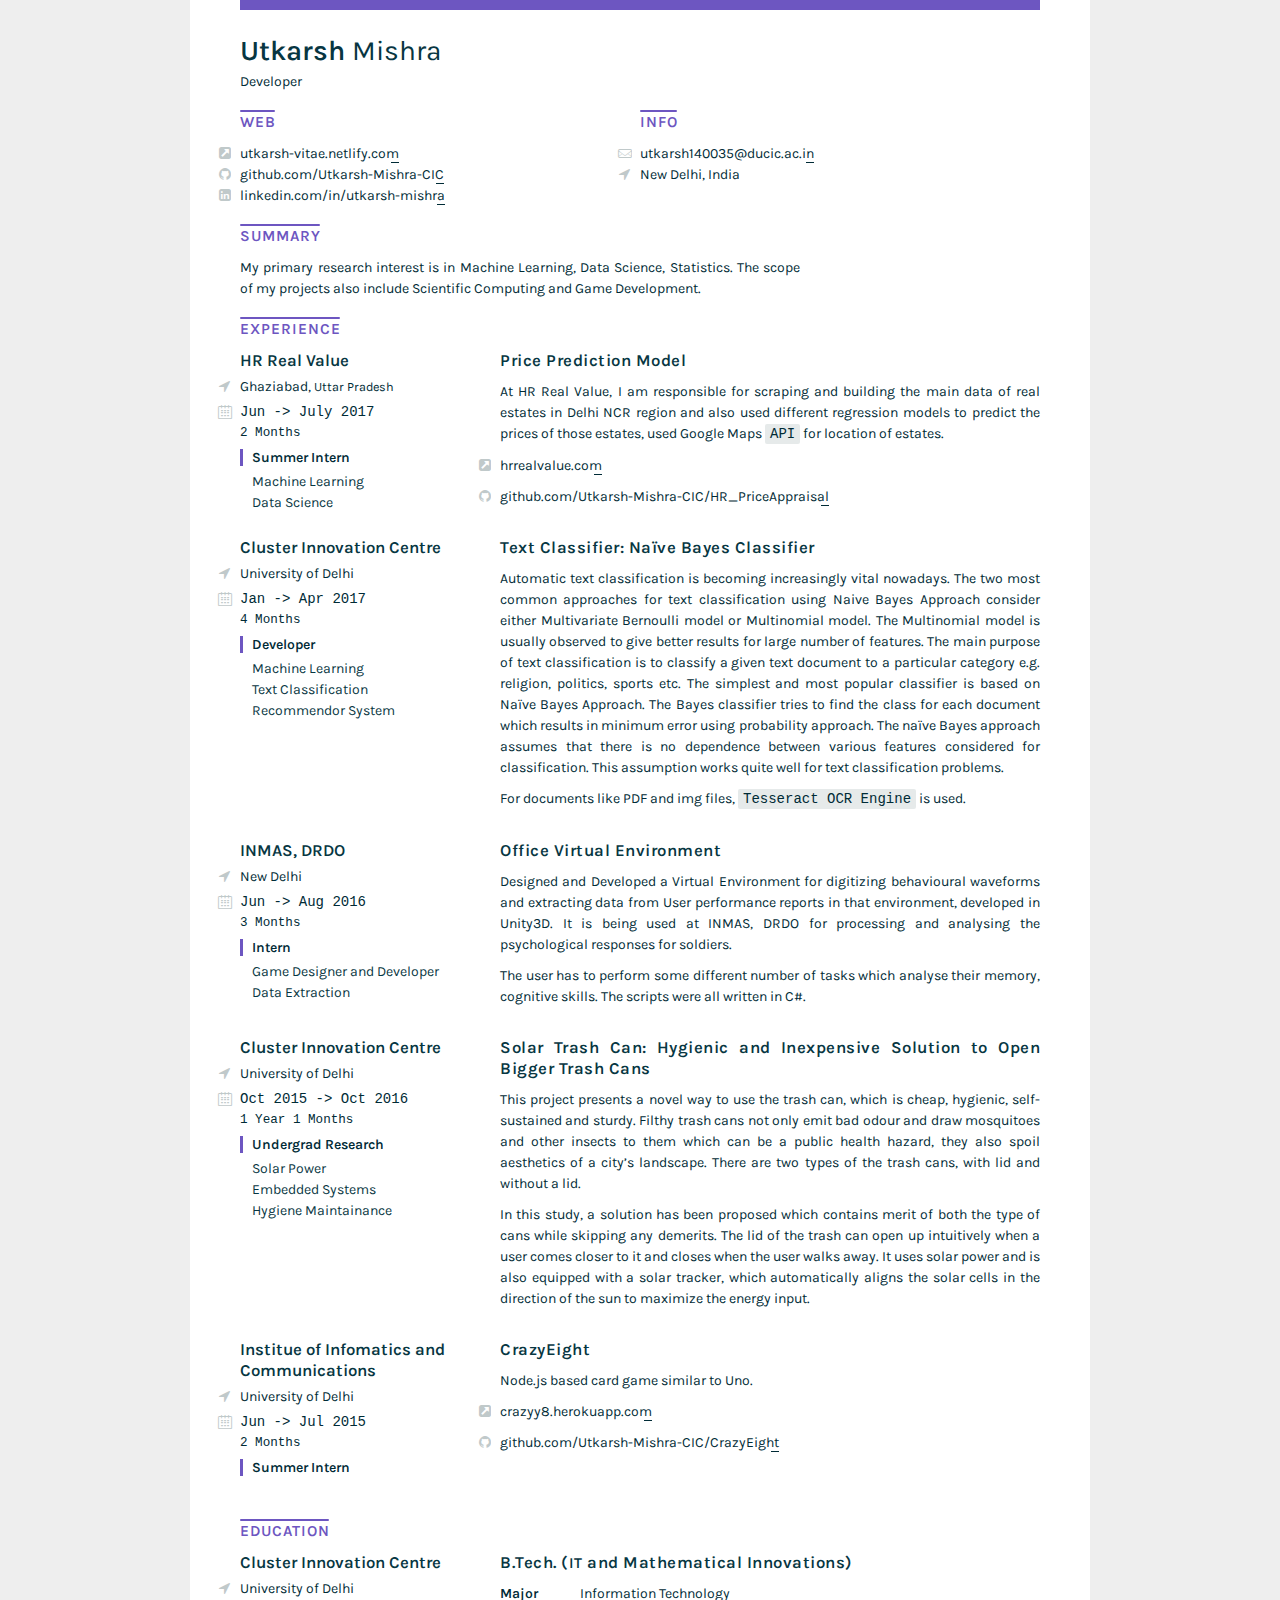
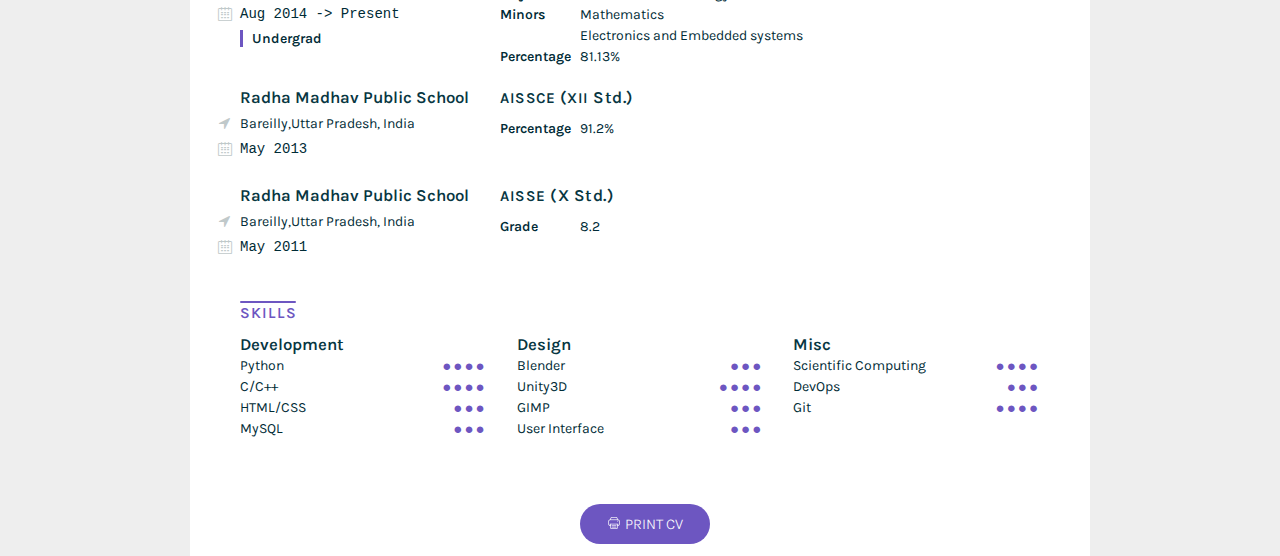
==== commit 50dea458: "updated cv" ====
--- a/lulz.html
+++ b/lulz.html
@@ -37,7 +37,7 @@
 			<div>
 				<h1>Web</h1>
 				<ul>
-					<li><a rel="noopener noreferrer" href="https://utkarsh-mishra-cic.github.io" title="utkarsh-mishra-github.io"><i class="icon icon-link"></i><span>utkarsh-mishra-github.io</span></a></li>
+					<li><a rel="noopener noreferrer" href="https://utkarsh-vitae.netlify.com" title="utkarsh-vitae.netlify.com"><i class="icon icon-link"></i><span>utkarsh-vitae.netlify.com</span></a></li>
 					<li><a rel="noopener noreferrer" href="https://github.com/Utkarsh-Mishra-CIC" title="github.com/Utkarsh-Mishra-CIC"><i class="icon icon-git"></i><span>github.com/Utkarsh-Mishra-CIC</span></a></li>
 					<li><a rel="noopener noreferrer" href="https://www.linkedin.com/in/utkarsh-mishra" title="linkedin.com/in/utkarsh-mishra"><i class="icon icon-linkedin"></i><span>linkedin.com/in/utkarsh-mishra</span></a></li>
 				</ul>
